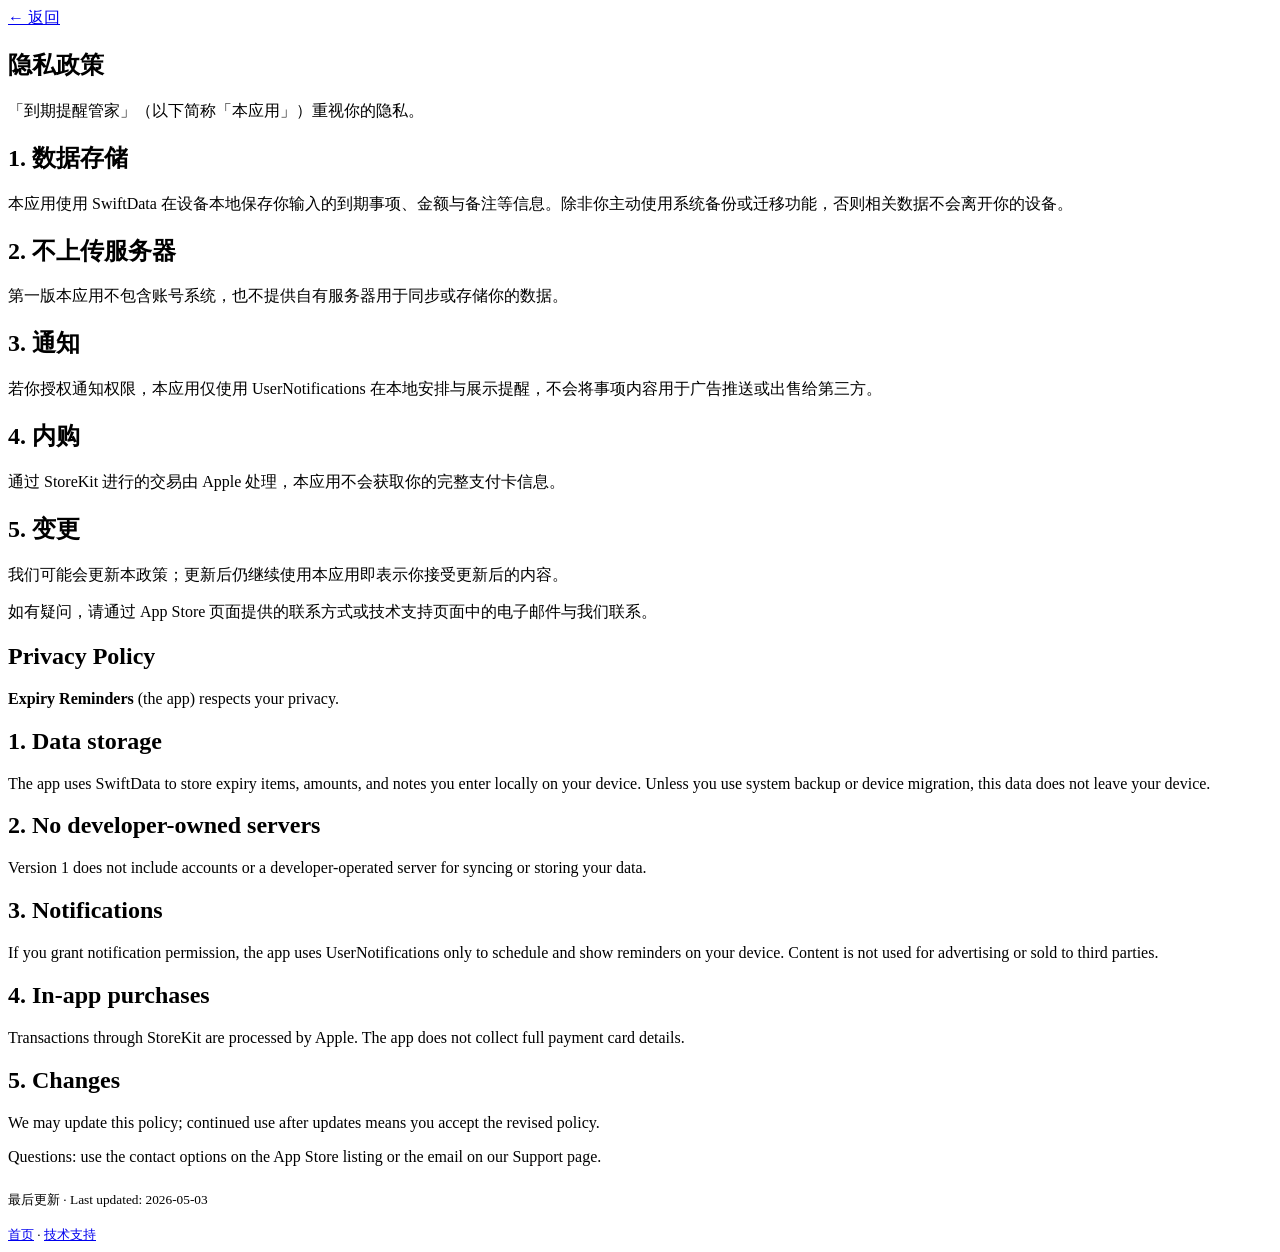
==== daoqitixingguanjia/privacy.html @ 999872d4 "Create privacy.html" ====
<!DOCTYPE html>
<html lang="zh-Hans">
<head>
  <meta charset="utf-8">
  <meta name="viewport" content="width=device-width, initial-scale=1">
  <title>隐私政策 · Privacy Policy — 到期提醒管家</title>
  <link rel="stylesheet" href="assets/style.css">
</head>
<body>
  <a class="nav-back" href="index.html">← 返回</a>

  <article class="card">
    <h1 class="doc-title">隐私政策</h1>
    <p>「到期提醒管家」（以下简称「本应用」）重视你的隐私。</p>

    <section class="doc-section">
      <h2>1. 数据存储</h2>
      <p>本应用使用 SwiftData 在设备本地保存你输入的到期事项、金额与备注等信息。除非你主动使用系统备份或迁移功能，否则相关数据不会离开你的设备。</p>
    </section>

    <section class="doc-section">
      <h2>2. 不上传服务器</h2>
      <p>第一版本应用不包含账号系统，也不提供自有服务器用于同步或存储你的数据。</p>
    </section>

    <section class="doc-section">
      <h2>3. 通知</h2>
      <p>若你授权通知权限，本应用仅使用 UserNotifications 在本地安排与展示提醒，不会将事项内容用于广告推送或出售给第三方。</p>
    </section>

    <section class="doc-section">
      <h2>4. 内购</h2>
      <p>通过 StoreKit 进行的交易由 Apple 处理，本应用不会获取你的完整支付卡信息。</p>
    </section>

    <section class="doc-section">
      <h2>5. 变更</h2>
      <p>我们可能会更新本政策；更新后仍继续使用本应用即表示你接受更新后的内容。</p>
    </section>

    <p class="muted">如有疑问，请通过 App Store 页面提供的联系方式或技术支持页面中的电子邮件与我们联系。</p>

    <div class="lang-divider" lang="en">
      <h1 class="doc-title">Privacy Policy</h1>
      <p><strong>Expiry Reminders</strong> (the app) respects your privacy.</p>

      <section class="doc-section">
        <h2>1. Data storage</h2>
        <p>The app uses SwiftData to store expiry items, amounts, and notes you enter locally on your device. Unless you use system backup or device migration, this data does not leave your device.</p>
      </section>

      <section class="doc-section">
        <h2>2. No developer-owned servers</h2>
        <p>Version 1 does not include accounts or a developer-operated server for syncing or storing your data.</p>
      </section>

      <section class="doc-section">
        <h2>3. Notifications</h2>
        <p>If you grant notification permission, the app uses UserNotifications only to schedule and show reminders on your device. Content is not used for advertising or sold to third parties.</p>
      </section>

      <section class="doc-section">
        <h2>4. In-app purchases</h2>
        <p>Transactions through StoreKit are processed by Apple. The app does not collect full payment card details.</p>
      </section>

      <section class="doc-section">
        <h2>5. Changes</h2>
        <p>We may update this policy; continued use after updates means you accept the revised policy.</p>
      </section>

      <p class="muted">Questions: use the contact options on the App Store listing or the email on our Support page.</p>
    </div>

    <p class="muted" style="margin-top:1.5rem;"><small>最后更新 · Last updated: 2026-05-03</small></p>
  </article>

  <footer class="site-footer muted">
    <small><a href="index.html">首页</a> · <a href="support.html">技术支持</a></small>
  </footer>
</body>
</html>
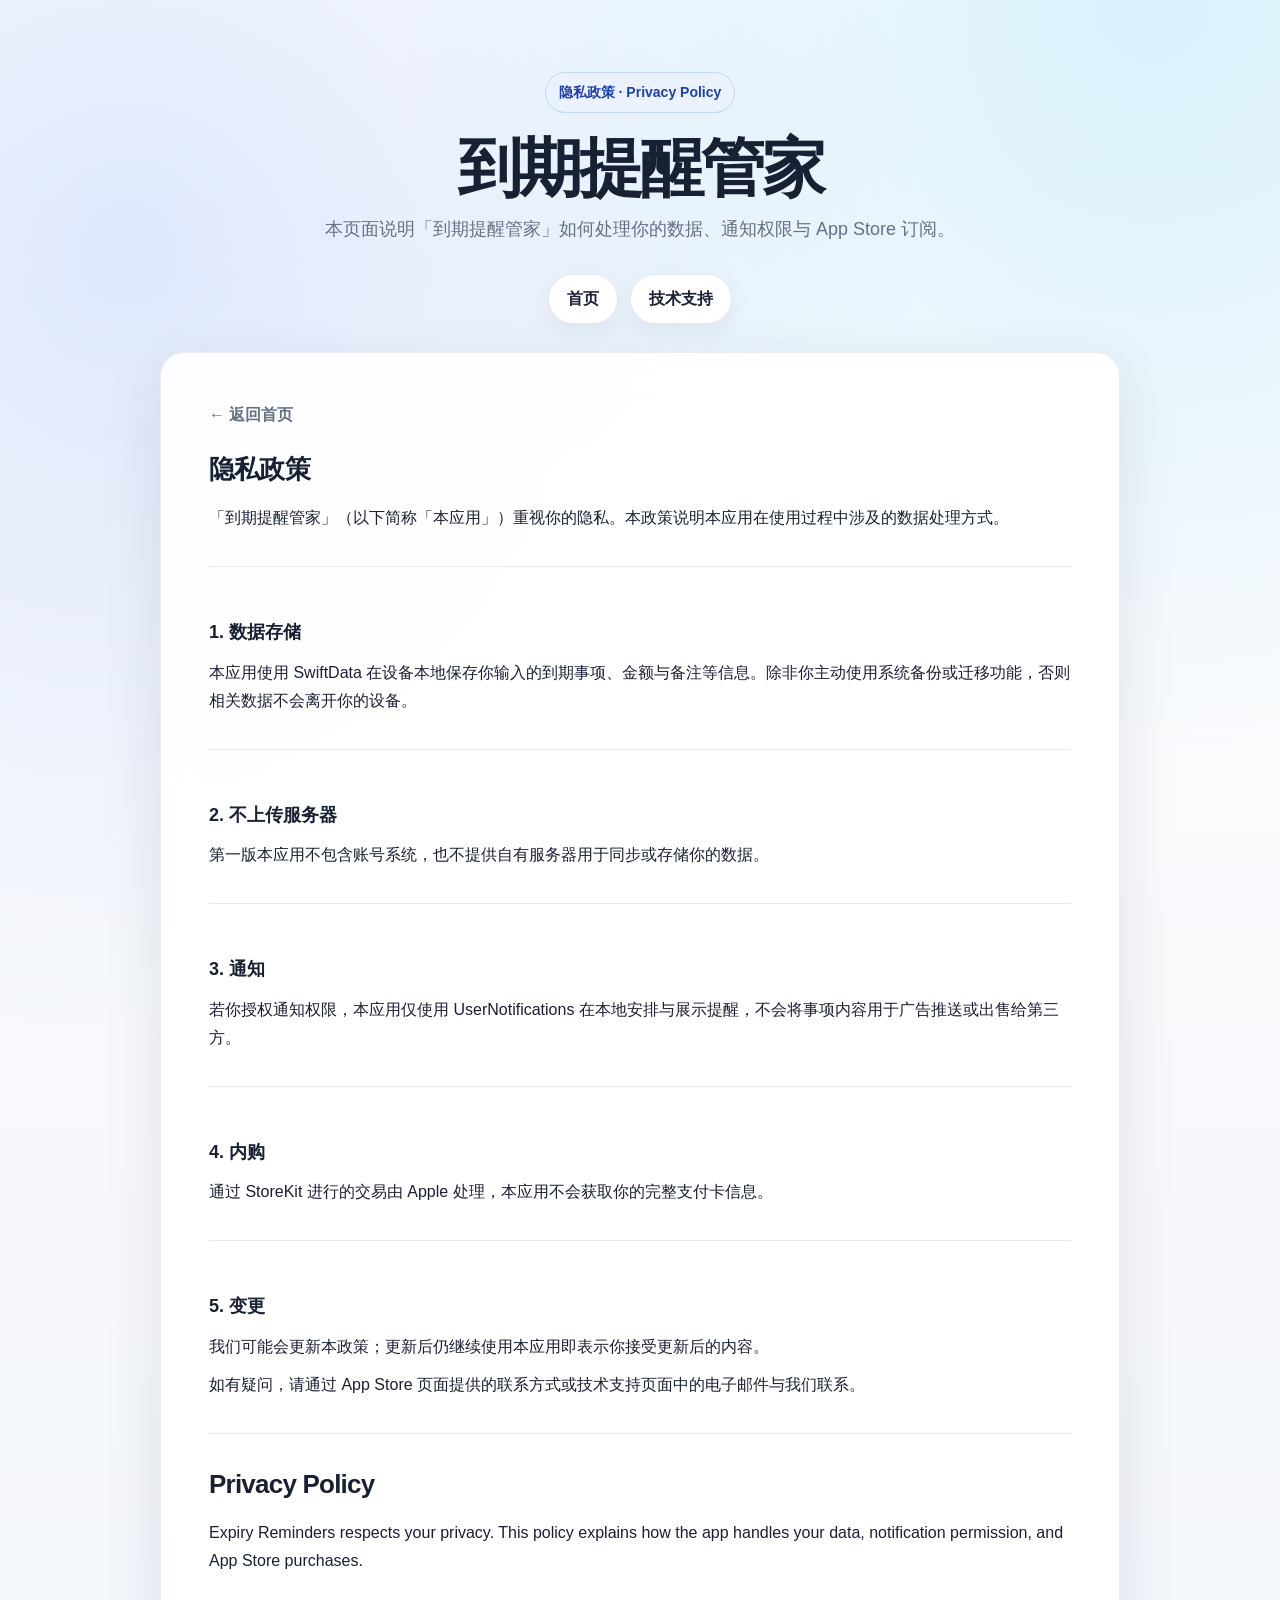
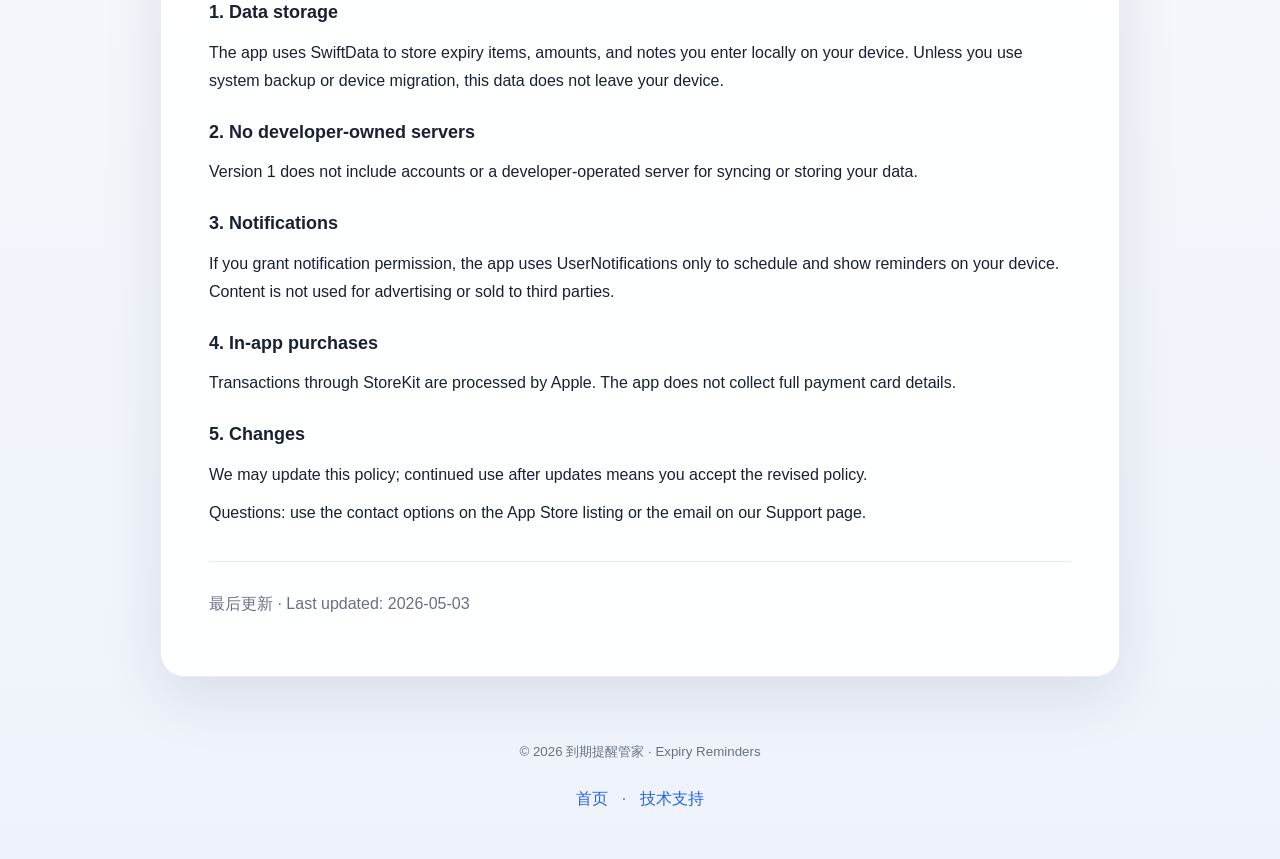
==== commit 32281102: "Update privacy.html" ====
--- a/daoqitixingguanjia/privacy.html
+++ b/daoqitixingguanjia/privacy.html
@@ -4,79 +4,116 @@
   <meta charset="utf-8">
   <meta name="viewport" content="width=device-width, initial-scale=1">
   <title>隐私政策 · Privacy Policy — 到期提醒管家</title>
+  <meta name="description" content="到期提醒管家隐私政策，说明本地数据、通知权限、内购与联系方式。">
   <link rel="stylesheet" href="assets/style.css">
 </head>
 <body>
-  <a class="nav-back" href="index.html">← 返回</a>
+  <header class="site-header">
+    <div class="badge">隐私政策 · Privacy Policy</div>
+    <h1>到期提醒管家</h1>
+    <p class="subtitle">
+      本页面说明「到期提醒管家」如何处理你的数据、通知权限与 App Store 订阅。
+    </p>
 
-  <article class="card">
-    <h1 class="doc-title">隐私政策</h1>
-    <p>「到期提醒管家」（以下简称「本应用」）重视你的隐私。</p>
+    <nav class="site-nav">
+      <a class="nav-button" href="index.html">首页</a>
+      <a class="nav-button" href="support.html">技术支持</a>
+    </nav>
+  </header>
 
-    <section class="doc-section">
-      <h2>1. 数据存储</h2>
-      <p>本应用使用 SwiftData 在设备本地保存你输入的到期事项、金额与备注等信息。除非你主动使用系统备份或迁移功能，否则相关数据不会离开你的设备。</p>
-    </section>
+  <main class="page">
+    <article class="card">
+      <a class="back-link" href="index.html">← 返回首页</a>
 
-    <section class="doc-section">
-      <h2>2. 不上传服务器</h2>
-      <p>第一版本应用不包含账号系统，也不提供自有服务器用于同步或存储你的数据。</p>
-    </section>
+      <h2>隐私政策</h2>
+      <p>
+        「到期提醒管家」（以下简称「本应用」）重视你的隐私。本政策说明本应用在使用过程中涉及的数据处理方式。
+      </p>
 
-    <section class="doc-section">
-      <h2>3. 通知</h2>
-      <p>若你授权通知权限，本应用仅使用 UserNotifications 在本地安排与展示提醒，不会将事项内容用于广告推送或出售给第三方。</p>
-    </section>
-
-    <section class="doc-section">
-      <h2>4. 内购</h2>
-      <p>通过 StoreKit 进行的交易由 Apple 处理，本应用不会获取你的完整支付卡信息。</p>
-    </section>
-
-    <section class="doc-section">
-      <h2>5. 变更</h2>
-      <p>我们可能会更新本政策；更新后仍继续使用本应用即表示你接受更新后的内容。</p>
-    </section>
-
-    <p class="muted">如有疑问，请通过 App Store 页面提供的联系方式或技术支持页面中的电子邮件与我们联系。</p>
-
-    <div class="lang-divider" lang="en">
-      <h1 class="doc-title">Privacy Policy</h1>
-      <p><strong>Expiry Reminders</strong> (the app) respects your privacy.</p>
-
-      <section class="doc-section">
-        <h2>1. Data storage</h2>
-        <p>The app uses SwiftData to store expiry items, amounts, and notes you enter locally on your device. Unless you use system backup or device migration, this data does not leave your device.</p>
+      <section class="section">
+        <h3>1. 数据存储</h3>
+        <p>
+          本应用使用 SwiftData 在设备本地保存你输入的到期事项、金额与备注等信息。除非你主动使用系统备份或迁移功能，否则相关数据不会离开你的设备。
+        </p>
       </section>
 
-      <section class="doc-section">
-        <h2>2. No developer-owned servers</h2>
-        <p>Version 1 does not include accounts or a developer-operated server for syncing or storing your data.</p>
+      <section class="section">
+        <h3>2. 不上传服务器</h3>
+        <p>
+          第一版本应用不包含账号系统，也不提供自有服务器用于同步或存储你的数据。
+        </p>
       </section>
 
-      <section class="doc-section">
-        <h2>3. Notifications</h2>
-        <p>If you grant notification permission, the app uses UserNotifications only to schedule and show reminders on your device. Content is not used for advertising or sold to third parties.</p>
+      <section class="section">
+        <h3>3. 通知</h3>
+        <p>
+          若你授权通知权限，本应用仅使用 UserNotifications 在本地安排与展示提醒，不会将事项内容用于广告推送或出售给第三方。
+        </p>
       </section>
 
-      <section class="doc-section">
-        <h2>4. In-app purchases</h2>
-        <p>Transactions through StoreKit are processed by Apple. The app does not collect full payment card details.</p>
+      <section class="section">
+        <h3>4. 内购</h3>
+        <p>
+          通过 StoreKit 进行的交易由 Apple 处理，本应用不会获取你的完整支付卡信息。
+        </p>
       </section>
 
-      <section class="doc-section">
-        <h2>5. Changes</h2>
-        <p>We may update this policy; continued use after updates means you accept the revised policy.</p>
+      <section class="section">
+        <h3>5. 变更</h3>
+        <p>
+          我们可能会更新本政策；更新后仍继续使用本应用即表示你接受更新后的内容。
+        </p>
+        <p>
+          如有疑问，请通过 App Store 页面提供的联系方式或技术支持页面中的电子邮件与我们联系。
+        </p>
       </section>
 
-      <p class="muted">Questions: use the contact options on the App Store listing or the email on our Support page.</p>
+      <section class="section">
+        <h2>Privacy Policy</h2>
+        <p>
+          Expiry Reminders respects your privacy. This policy explains how the app handles your data, notification permission, and App Store purchases.
+        </p>
+
+        <h3>1. Data storage</h3>
+        <p>
+          The app uses SwiftData to store expiry items, amounts, and notes you enter locally on your device. Unless you use system backup or device migration, this data does not leave your device.
+        </p>
+
+        <h3>2. No developer-owned servers</h3>
+        <p>
+          Version 1 does not include accounts or a developer-operated server for syncing or storing your data.
+        </p>
+
+        <h3>3. Notifications</h3>
+        <p>
+          If you grant notification permission, the app uses UserNotifications only to schedule and show reminders on your device. Content is not used for advertising or sold to third parties.
+        </p>
+
+        <h3>4. In-app purchases</h3>
+        <p>
+          Transactions through StoreKit are processed by Apple. The app does not collect full payment card details.
+        </p>
+
+        <h3>5. Changes</h3>
+        <p>
+          We may update this policy; continued use after updates means you accept the revised policy.
+        </p>
+        <p>
+          Questions: use the contact options on the App Store listing or the email on our Support page.
+        </p>
+      </section>
+
+      <p class="muted section">最后更新 · Last updated: 2026-05-03</p>
+    </article>
+  </main>
+
+  <footer class="site-footer">
+    <small>© 2026 到期提醒管家 · Expiry Reminders</small>
+    <div class="footer-links">
+      <a href="index.html">首页</a>
+      <span>·</span>
+      <a href="support.html">技术支持</a>
     </div>
-
-    <p class="muted" style="margin-top:1.5rem;"><small>最后更新 · Last updated: 2026-05-03</small></p>
-  </article>
-
-  <footer class="site-footer muted">
-    <small><a href="index.html">首页</a> · <a href="support.html">技术支持</a></small>
   </footer>
 </body>
 </html>
--- a/daoqitixingguanjia/assets/style.css
+++ b/daoqitixingguanjia/assets/style.css
@@ -0,0 +1,246 @@
+:root {
+  --bg: #f6f8fb;
+  --card: rgba(255, 255, 255, 0.92);
+  --text: #182033;
+  --muted: #667085;
+  --line: #e6eaf0;
+  --primary: #2563eb;
+  --primary-dark: #1d4ed8;
+  --primary-soft: #eaf1ff;
+  --success-soft: #ecfdf3;
+  --shadow: 0 20px 60px rgba(31, 41, 55, 0.10);
+  --radius: 24px;
+}
+
+* {
+  box-sizing: border-box;
+}
+
+html {
+  scroll-behavior: smooth;
+}
+
+body {
+  margin: 0;
+  min-height: 100vh;
+  font-family: -apple-system, BlinkMacSystemFont, "SF Pro Text", "Segoe UI",
+    "PingFang SC", "Hiragino Sans GB", "Microsoft YaHei", sans-serif;
+  color: var(--text);
+  background:
+    radial-gradient(circle at 10% 10%, rgba(37, 99, 235, 0.14), transparent 32%),
+    radial-gradient(circle at 90% 0%, rgba(14, 165, 233, 0.16), transparent 28%),
+    linear-gradient(180deg, #ffffff 0%, var(--bg) 48%, #eef3fb 100%);
+  line-height: 1.75;
+}
+
+a {
+  color: var(--primary);
+  text-decoration: none;
+}
+
+a:hover {
+  color: var(--primary-dark);
+  text-decoration: underline;
+}
+
+.site-header {
+  max-width: 960px;
+  margin: 0 auto;
+  padding: 72px 22px 28px;
+  text-align: center;
+}
+
+.badge {
+  display: inline-flex;
+  align-items: center;
+  gap: 8px;
+  padding: 7px 13px;
+  border: 1px solid rgba(37, 99, 235, 0.18);
+  border-radius: 999px;
+  background: var(--primary-soft);
+  color: #1e40af;
+  font-size: 14px;
+  font-weight: 600;
+}
+
+.site-header h1 {
+  margin: 22px 0 12px;
+  font-size: clamp(36px, 7vw, 64px);
+  line-height: 1.06;
+  letter-spacing: -0.05em;
+}
+
+.subtitle {
+  max-width: 680px;
+  margin: 0 auto;
+  color: var(--muted);
+  font-size: 18px;
+}
+
+.site-nav {
+  display: flex;
+  justify-content: center;
+  flex-wrap: wrap;
+  gap: 12px;
+  margin-top: 28px;
+}
+
+.nav-button {
+  display: inline-flex;
+  align-items: center;
+  justify-content: center;
+  min-height: 44px;
+  padding: 10px 18px;
+  border-radius: 999px;
+  background: #ffffff;
+  border: 1px solid var(--line);
+  color: var(--text);
+  font-weight: 650;
+  box-shadow: 0 8px 24px rgba(15, 23, 42, 0.06);
+}
+
+.nav-button.primary {
+  background: var(--primary);
+  border-color: var(--primary);
+  color: #ffffff;
+}
+
+.nav-button:hover {
+  text-decoration: none;
+  transform: translateY(-1px);
+}
+
+.page {
+  width: min(960px, calc(100% - 32px));
+  margin: 0 auto 48px;
+}
+
+.card {
+  background: var(--card);
+  border: 1px solid rgba(230, 234, 240, 0.9);
+  border-radius: var(--radius);
+  box-shadow: var(--shadow);
+  padding: clamp(24px, 5vw, 48px);
+  backdrop-filter: blur(18px);
+}
+
+.grid {
+  display: grid;
+  grid-template-columns: repeat(2, minmax(0, 1fr));
+  gap: 18px;
+  margin-top: 24px;
+}
+
+.link-card {
+  display: block;
+  padding: 24px;
+  border: 1px solid var(--line);
+  border-radius: 20px;
+  background: #ffffff;
+  color: var(--text);
+  transition: 0.18s ease;
+}
+
+.link-card:hover {
+  transform: translateY(-3px);
+  box-shadow: 0 16px 36px rgba(15, 23, 42, 0.10);
+  text-decoration: none;
+}
+
+.link-card strong {
+  display: block;
+  margin-bottom: 8px;
+  font-size: 20px;
+}
+
+.link-card span {
+  color: var(--muted);
+}
+
+.section {
+  margin-top: 34px;
+  padding-top: 28px;
+  border-top: 1px solid var(--line);
+}
+
+h2 {
+  margin: 0 0 12px;
+  font-size: 26px;
+  letter-spacing: -0.03em;
+}
+
+h3 {
+  margin: 22px 0 8px;
+  font-size: 18px;
+}
+
+p {
+  margin: 10px 0;
+}
+
+.muted {
+  color: var(--muted);
+}
+
+.info-box {
+  margin: 20px 0;
+  padding: 18px 20px;
+  border-radius: 18px;
+  background: var(--success-soft);
+  border: 1px solid #bbf7d0;
+}
+
+.contact-box {
+  margin-top: 18px;
+  padding: 22px;
+  border-radius: 20px;
+  background: #ffffff;
+  border: 1px solid var(--line);
+}
+
+.email {
+  display: inline-flex;
+  margin-top: 8px;
+  padding: 10px 14px;
+  border-radius: 12px;
+  background: var(--primary-soft);
+  color: #1e40af;
+  font-weight: 700;
+}
+
+.back-link {
+  display: inline-flex;
+  margin-bottom: 18px;
+  color: var(--muted);
+  font-weight: 650;
+}
+
+.footer-links {
+  display: flex;
+  justify-content: center;
+  flex-wrap: wrap;
+  gap: 8px 14px;
+  margin-top: 20px;
+}
+
+.site-footer {
+  max-width: 960px;
+  margin: 0 auto;
+  padding: 12px 22px 46px;
+  text-align: center;
+  color: var(--muted);
+}
+
+@media (max-width: 720px) {
+  .site-header {
+    padding-top: 48px;
+  }
+
+  .grid {
+    grid-template-columns: 1fr;
+  }
+
+  .card {
+    border-radius: 20px;
+  }
+}
